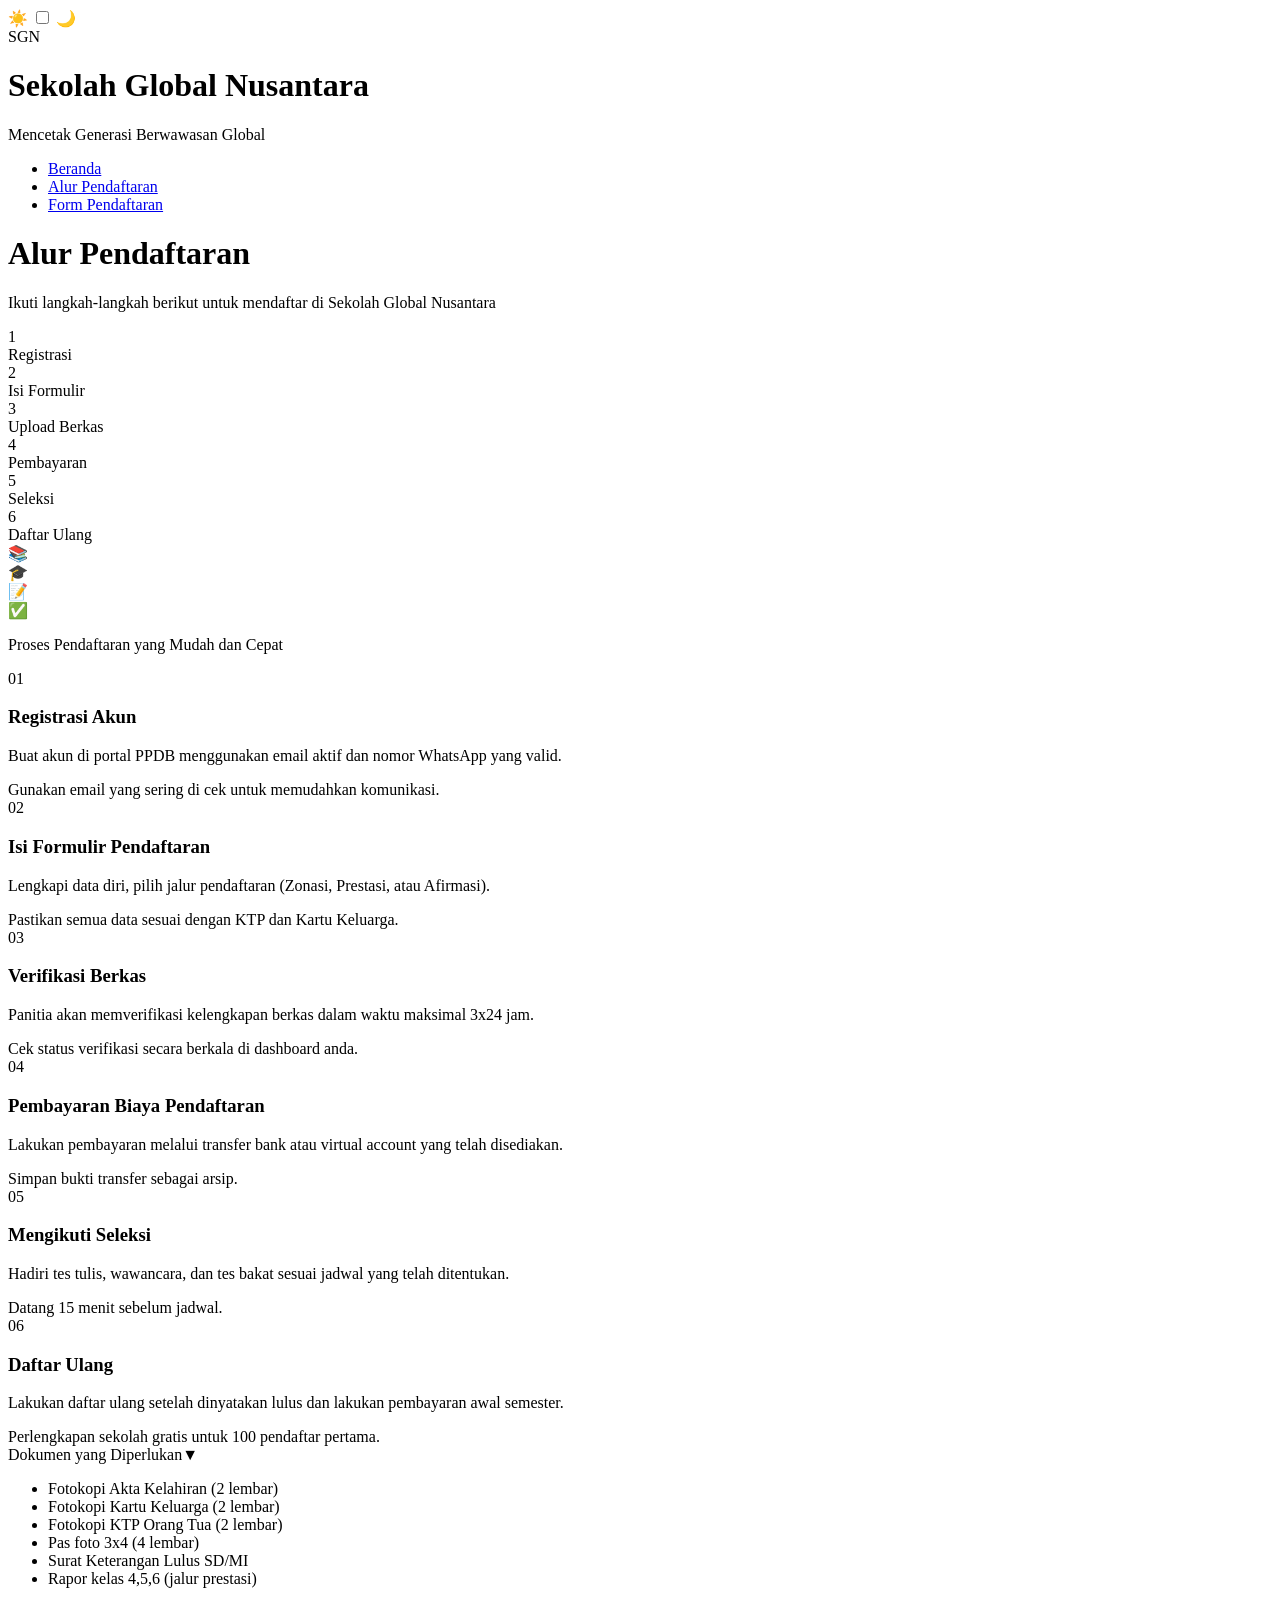
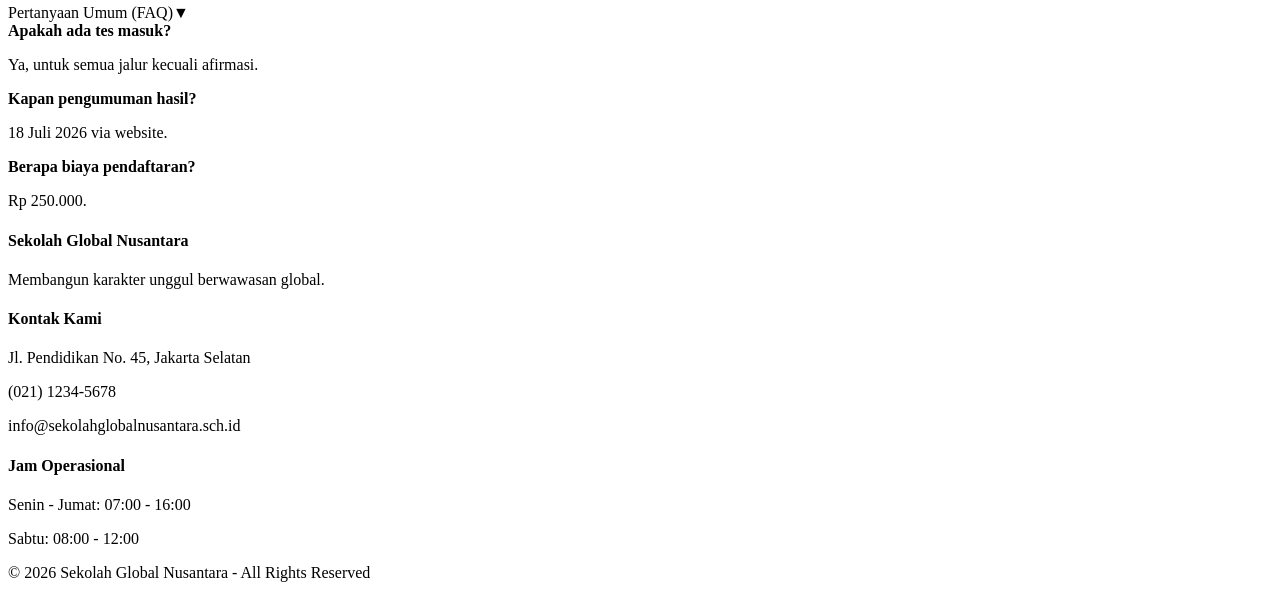
==== alur.html @ 8d8da176 "feat: create alur.html for Sekolah Global Nusantara alurpage" ====
<!DOCTYPE html>
<html lang="id">
  <head>
    <meta charset="UTF-8" />
    <meta name="viewport" content="width=device-width, initial-scale=1.0" />
    <title>Alur Pendaftaran - Sekolah Global Nusantara</title>
    <link rel="stylesheet" href="asset/css/style.css" />
  </head>
  <body>
    <div class="theme-switch-wrapper">
      <span class="theme-icon">☀️</span>
      <label class="theme-switch"
        ><input type="checkbox" id="themeToggle" /><span
          class="slider round"
        ></span
      ></label>
      <span class="theme-icon">🌙</span>
    </div>

    <header>
      <div class="header-container">
        <div class="logo-container">
          <div class="logo-icon">SGN</div>
          <div class="logo-text">
            <h1>Sekolah Global Nusantara</h1>
            <p>Mencetak Generasi Berwawasan Global</p>
          </div>
        </div>
        <nav>
          <ul>
            <li><a href="index.html">Beranda</a></li>
            <li><a href="alur.html" class="active">Alur Pendaftaran</a></li>
            <li><a href="form.html">Form Pendaftaran</a></li>
          </ul>
        </nav>
      </div>
    </header>

    <main>
      <div class="page-header fade-in">
        <h1>Alur Pendaftaran</h1>
        <p>
          Ikuti langkah-langkah berikut untuk mendaftar di Sekolah Global
          Nusantara
        </p>
      </div>

      <div class="timeline-progress fade-in">
        <div class="timeline-step" data-step="1">
          <div class="step-icon">1</div>
          <div class="step-label">Registrasi</div>
        </div>
        <div class="timeline-step" data-step="2">
          <div class="step-icon">2</div>
          <div class="step-label">Isi Formulir</div>
        </div>
        <div class="timeline-step" data-step="3">
          <div class="step-icon">3</div>
          <div class="step-label">Upload Berkas</div>
        </div>
        <div class="timeline-step" data-step="4">
          <div class="step-icon">4</div>
          <div class="step-label">Pembayaran</div>
        </div>
        <div class="timeline-step" data-step="5">
          <div class="step-icon">5</div>
          <div class="step-label">Seleksi</div>
        </div>
        <div class="timeline-step" data-step="6">
          <div class="step-icon">6</div>
          <div class="step-label">Daftar Ulang</div>
        </div>
      </div>

      <div class="alur-container fade-in">
        <div class="illustration-box">
          <div class="illustration-icon">📚</div>
          <div class="illustration-icon">🎓</div>
          <div class="illustration-icon">📝</div>
          <div class="illustration-icon">✅</div>
          <p class="illustration-text">
            Proses Pendaftaran yang Mudah dan Cepat
          </p>
        </div>

        <div class="alur-detail">
          <div class="detail-card" data-step="1">
            <div class="card-number">01</div>
            <div class="card-content">
              <h3>Registrasi Akun</h3>
              <p>
                Buat akun di portal PPDB menggunakan email aktif dan nomor
                WhatsApp yang valid.
              </p>
              <div class="card-tip">
                Gunakan email yang sering di cek untuk memudahkan komunikasi.
              </div>
            </div>
          </div>
          <div class="detail-card" data-step="2">
            <div class="card-number">02</div>
            <div class="card-content">
              <h3>Isi Formulir Pendaftaran</h3>
              <p>
                Lengkapi data diri, pilih jalur pendaftaran (Zonasi, Prestasi,
                atau Afirmasi).
              </p>
              <div class="card-tip">
                Pastikan semua data sesuai dengan KTP dan Kartu Keluarga.
              </div>
            </div>
          </div>
          <div class="detail-card" data-step="3">
            <div class="card-number">03</div>
            <div class="card-content">
              <h3>Verifikasi Berkas</h3>
              <p>
                Panitia akan memverifikasi kelengkapan berkas dalam waktu
                maksimal 3x24 jam.
              </p>
              <div class="card-tip">
                Cek status verifikasi secara berkala di dashboard anda.
              </div>
            </div>
          </div>
          <div class="detail-card" data-step="4">
            <div class="card-number">04</div>
            <div class="card-content">
              <h3>Pembayaran Biaya Pendaftaran</h3>
              <p>
                Lakukan pembayaran melalui transfer bank atau virtual account
                yang telah disediakan.
              </p>
              <div class="card-tip">Simpan bukti transfer sebagai arsip.</div>
            </div>
          </div>
          <div class="detail-card" data-step="5">
            <div class="card-number">05</div>
            <div class="card-content">
              <h3>Mengikuti Seleksi</h3>
              <p>
                Hadiri tes tulis, wawancara, dan tes bakat sesuai jadwal yang
                telah ditentukan.
              </p>
              <div class="card-tip">Datang 15 menit sebelum jadwal.</div>
            </div>
          </div>
          <div class="detail-card" data-step="6">
            <div class="card-number">06</div>
            <div class="card-content">
              <h3>Daftar Ulang</h3>
              <p>
                Lakukan daftar ulang setelah dinyatakan lulus dan lakukan
                pembayaran awal semester.
              </p>
              <div class="card-tip">
                Perlengkapan sekolah gratis untuk 100 pendaftar pertama.
              </div>
            </div>
          </div>
        </div>

        <div class="info-accordion">
          <div class="accordion-item">
            <div class="accordion-header">
              <span>Dokumen yang Diperlukan</span
              ><span class="accordion-arrow">▼</span>
            </div>
            <div class="accordion-content">
              <ul>
                <li>Fotokopi Akta Kelahiran (2 lembar)</li>
                <li>Fotokopi Kartu Keluarga (2 lembar)</li>
                <li>Fotokopi KTP Orang Tua (2 lembar)</li>
                <li>Pas foto 3x4 (4 lembar)</li>
                <li>Surat Keterangan Lulus SD/MI</li>
                <li>Rapor kelas 4,5,6 (jalur prestasi)</li>
              </ul>
            </div>
          </div>
          <div class="accordion-item">
            <div class="accordion-header">
              <span>Pertanyaan Umum (FAQ)</span
              ><span class="accordion-arrow">▼</span>
            </div>
            <div class="accordion-content">
              <div class="faq-item">
                <strong>Apakah ada tes masuk?</strong>
                <p>Ya, untuk semua jalur kecuali afirmasi.</p>
              </div>
              <div class="faq-item">
                <strong>Kapan pengumuman hasil?</strong>
                <p>18 Juli 2026 via website.</p>
              </div>
              <div class="faq-item">
                <strong>Berapa biaya pendaftaran?</strong>
                <p>Rp 250.000.</p>
              </div>
            </div>
          </div>
        </div>
      </div>
    </main>

    <footer>
      <div class="footer-content">
        <div class="footer-section">
          <h4>Sekolah Global Nusantara</h4>
          <p>Membangun karakter unggul berwawasan global.</p>
        </div>
        <div class="footer-section">
          <h4>Kontak Kami</h4>
          <p>Jl. Pendidikan No. 45, Jakarta Selatan</p>
          <p>(021) 1234-5678</p>
          <p>info@sekolahglobalnusantara.sch.id</p>
        </div>
        <div class="footer-section">
          <h4>Jam Operasional</h4>
          <p>Senin - Jumat: 07:00 - 16:00</p>
          <p>Sabtu: 08:00 - 12:00</p>
        </div>
      </div>
      <div class="footer-bottom">
        <p>&copy; 2026 Sekolah Global Nusantara - All Rights Reserved</p>
      </div>
    </footer>

    <div id="toast" class="toast"></div>

    <script src="asset/javascript/script.js"></script>
  </body>
</html>
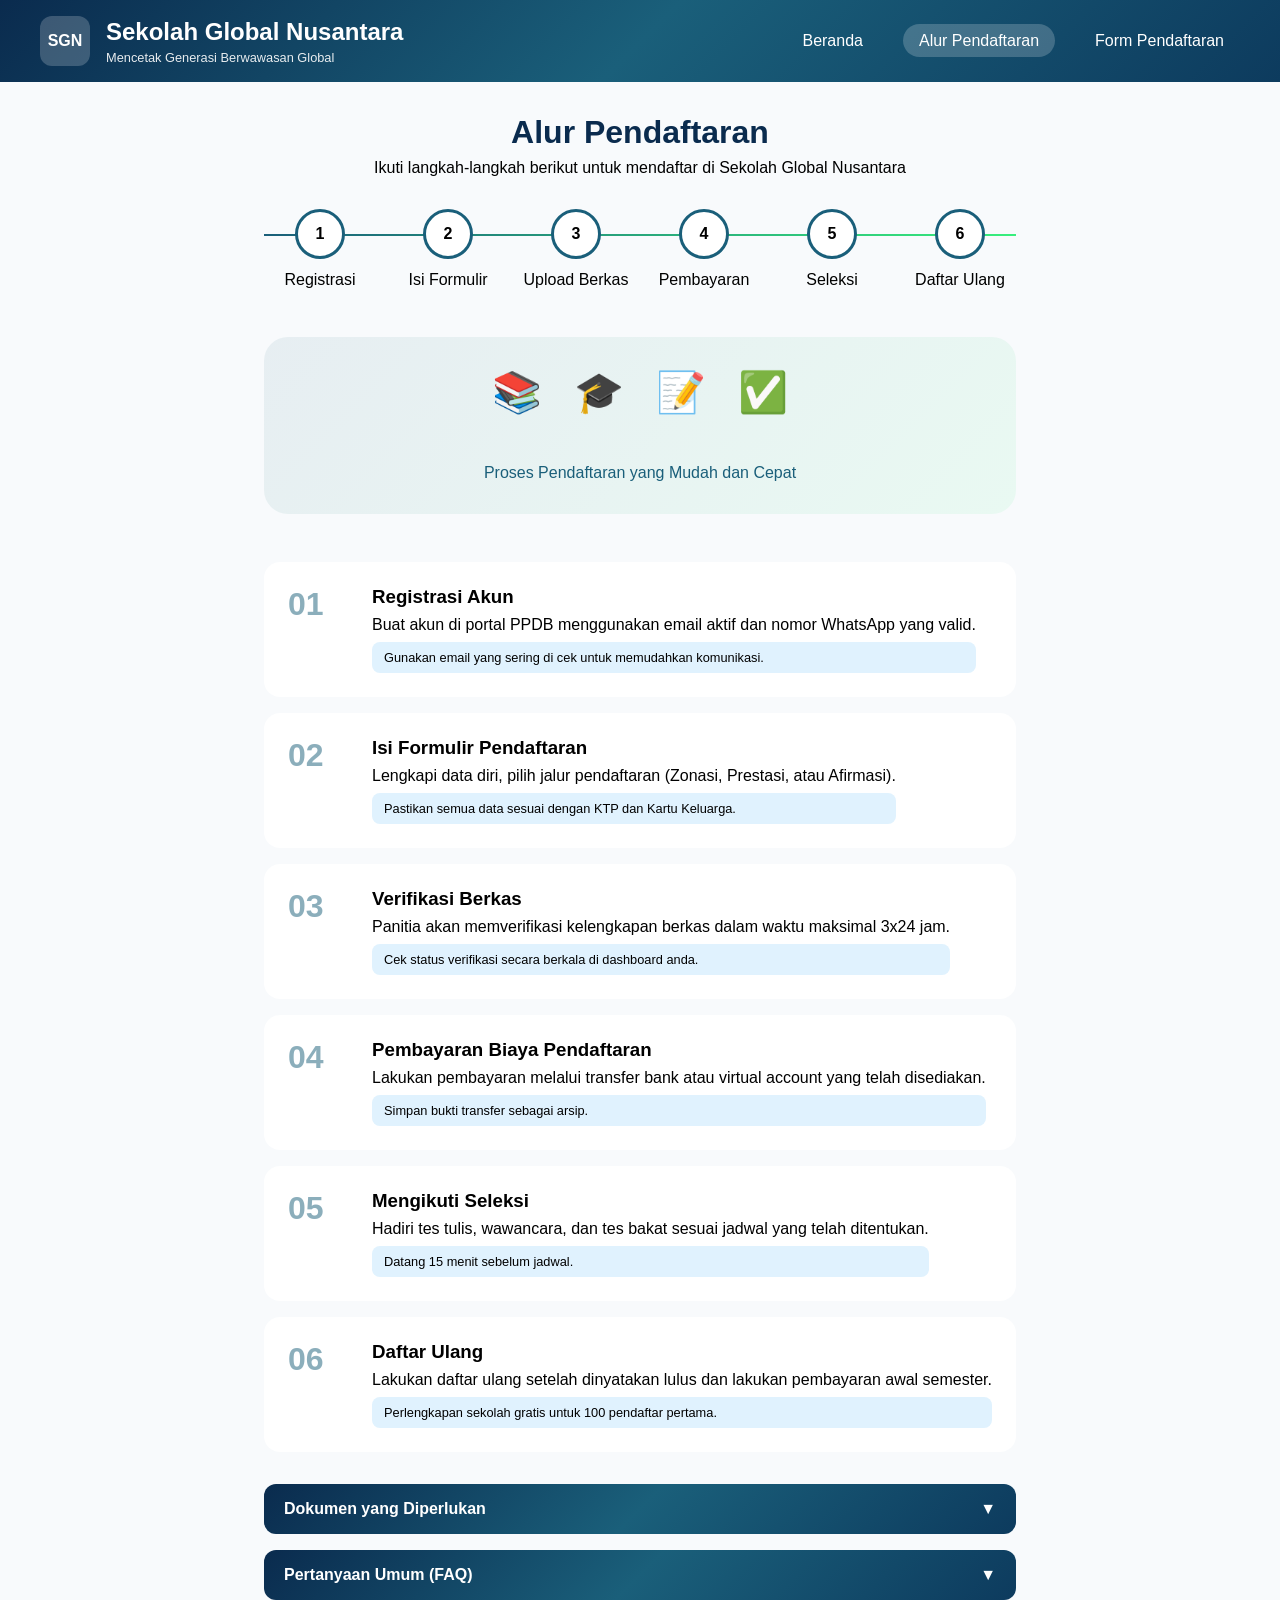
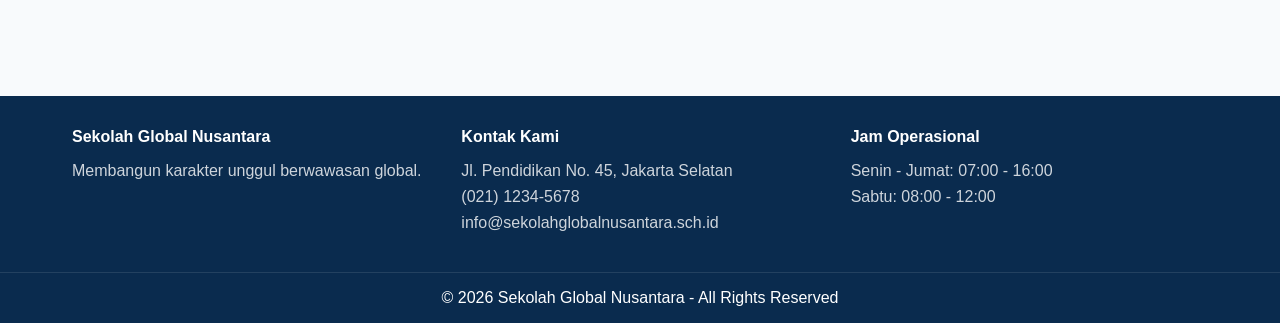
==== commit 69ae3373: "style: clean up registration flow structure" ====
--- a/alur.html
+++ b/alur.html
@@ -7,16 +7,6 @@
     <link rel="stylesheet" href="asset/css/style.css" />
   </head>
   <body>
-    <div class="theme-switch-wrapper">
-      <span class="theme-icon">☀️</span>
-      <label class="theme-switch"
-        ><input type="checkbox" id="themeToggle" /><span
-          class="slider round"
-        ></span
-      ></label>
-      <span class="theme-icon">🌙</span>
-    </div>
-
     <header>
       <div class="header-container">
         <div class="logo-container">
--- a/asset/css/style.css
+++ b/asset/css/style.css
@@ -0,0 +1,320 @@
+/* ========== VARIABLES & RESET ========== */
+:root {
+    --primary-dark: #0a2b4e;
+    --primary: #1a5f7a;
+    --secondary: #38ef7d;
+    --light: #f8fafc;
+    --dark: #1e293b;
+    --gray: #64748b;
+    --danger: #ef4444;
+    --success: #10b981;
+    --shadow-md: 0 4px 6px -1px rgba(0,0,0,0.1);
+    --shadow-lg: 0 10px 15px -3px rgba(0,0,0,0.1);
+    --shadow-xl: 0 20px 25px -5px rgba(0,0,0,0.1);
+}
+
+* { margin: 0; padding: 0; box-sizing: border-box; }
+
+body {
+    font-family: -apple-system, BlinkMacSystemFont, 'Segoe UI', Roboto, sans-serif;
+    background: var(--light);
+    min-height: 100vh;
+    display: flex;
+    flex-direction: column;
+    transition: background 0.3s;
+}
+
+body.dark-mode { background: #0f172a; color: #e2e8f0; }
+
+/* ========== THEME SWITCH ========== */
+.theme-switch-wrapper {
+    position: fixed; top: 20px; right: 20px; z-index: 1000;
+    display: flex; align-items: center; gap: 10px;
+    background: rgba(255,255,255,0.2); backdrop-filter: blur(10px);
+    padding: 8px 16px; border-radius: 50px;
+}
+
+.theme-switch { position: relative; width: 50px; height: 24px; }
+.theme-switch input { opacity: 0; width: 0; height: 0; }
+.slider {
+    position: absolute; cursor: pointer; top: 0; left: 0; right: 0; bottom: 0;
+    background: #ccc; transition: 0.3s; border-radius: 34px;
+}
+.slider:before {
+    position: absolute; content: ""; height: 18px; width: 18px;
+    left: 3px; bottom: 3px; background: white; transition: 0.3s; border-radius: 50%;
+}
+input:checked + .slider { background: var(--primary); }
+input:checked + .slider:before { transform: translateX(26px); }
+
+/* ========== HEADER ========== */
+header {
+    background: linear-gradient(135deg, #0a2b4e, #1a5f7a, #0d3b5e);
+    color: white; padding: 1rem 2rem; position: sticky; top: 0; z-index: 100;
+}
+.header-container {
+    max-width: 1200px; margin: 0 auto;
+    display: flex; justify-content: space-between; align-items: center; flex-wrap: wrap; gap: 1rem;
+}
+.logo-container { display: flex; align-items: center; gap: 1rem; }
+.logo-icon {
+    width: 50px; height: 50px; background: rgba(255,255,255,0.2);
+    border-radius: 12px; display: flex; align-items: center; justify-content: center;
+    font-weight: bold;
+}
+.logo-text h1 { font-size: 1.5rem; margin-bottom: 0.25rem; }
+.logo-text p { font-size: 0.8rem; opacity: 0.9; }
+
+nav ul { list-style: none; display: flex; gap: 1.5rem; flex-wrap: wrap; }
+nav ul li a {
+    color: white; text-decoration: none; font-weight: 500;
+    padding: 0.5rem 1rem; border-radius: 50px; transition: all 0.3s;
+}
+nav ul li a:hover, nav ul li a.active {
+    background: rgba(255,255,255,0.2); transform: translateY(-2px);
+}
+
+/* ========== MAIN ========== */
+main { flex: 1; max-width: 1200px; margin: 2rem auto; padding: 0 2rem; }
+
+/* Animations */
+.fade-in { animation: fadeInUp 0.6s ease-out; }
+@keyframes fadeInUp { from { opacity: 0; transform: translateY(30px); } to { opacity: 1; transform: translateY(0); } }
+
+/* ========== HERO ========== */
+.hero-section {
+    background: linear-gradient(135deg, rgba(10,43,78,0.05), rgba(26,95,122,0.05));
+    border-radius: 24px; padding: 3rem; margin-bottom: 3rem; text-align: center;
+}
+.hero-badge {
+    display: inline-block; background: linear-gradient(135deg, #0a2b4e, #1a5f7a, #0d3b5e);
+    color: white; padding: 0.5rem 1.25rem; border-radius: 50px;
+    font-size: 0.85rem; margin-bottom: 1.5rem;
+}
+.hero-content h2 { font-size: 2.5rem; margin-bottom: 1rem; }
+.highlight { background: linear-gradient(135deg, #1a5f7a, #38ef7d); -webkit-background-clip: text; -webkit-text-fill-color: transparent; }
+.hero-content p { font-size: 1.1rem; color: var(--gray); max-width: 600px; margin: 0 auto 2rem; }
+
+.btn-primary, .btn-secondary {
+    padding: 0.75rem 2rem; border-radius: 50px; text-decoration: none;
+    font-weight: 600; transition: all 0.3s; display: inline-block;
+}
+.btn-primary { background: linear-gradient(135deg, #0a2b4e, #1a5f7a, #0d3b5e); color: white; }
+.btn-primary:hover, .btn-secondary:hover { transform: translateY(-3px); box-shadow: var(--shadow-lg); }
+.btn-secondary { background: transparent; color: var(--primary); border: 2px solid var(--primary); }
+.btn-secondary:hover { background: var(--primary); color: white; }
+
+.hero-stats { display: flex; justify-content: center; gap: 3rem; margin-top: 3rem; flex-wrap: wrap; }
+.stat-card { text-align: center; }
+.stat-number { font-size: 2rem; font-weight: 800; color: var(--primary); }
+.stat-label { font-size: 0.85rem; color: var(--gray); }
+
+/* ========== INFO CARDS ========== */
+.info-cards {
+    display: grid; grid-template-columns: repeat(auto-fit, minmax(280px, 1fr));
+    gap: 1.5rem; margin-bottom: 3rem;
+}
+.info-card {
+    background: white; padding: 1.5rem; border-radius: 16px;
+    text-align: center; transition: all 0.3s; box-shadow: var(--shadow-md);
+}
+body.dark-mode .info-card { background: #1e293b; }
+.info-card:hover { transform: translateY(-5px); box-shadow: var(--shadow-xl); }
+.info-icon { font-size: 2rem; margin-bottom: 1rem; }
+.info-card h3 { margin-bottom: 0.5rem; }
+
+/* ========== TABLE ========== */
+.schedule-section { margin-bottom: 3rem; }
+.section-header { text-align: center; margin-bottom: 2rem; }
+.section-header h2 { font-size: 1.8rem; color: var(--primary-dark); margin-bottom: 0.5rem; }
+.table-wrapper { overflow-x: auto; border-radius: 16px; box-shadow: var(--shadow-lg); }
+.schedule-table { width: 100%; border-collapse: collapse; background: white; }
+body.dark-mode .schedule-table { background: #1e293b; }
+.schedule-table thead { background: linear-gradient(135deg, #0a2b4e, #1a5f7a, #0d3b5e); color: white; }
+.schedule-table th, .schedule-table td { padding: 1rem; text-align: left; border-bottom: 1px solid #e2e8f0; }
+.schedule-table tbody tr:nth-child(even) { background: #f8fafc; }
+body.dark-mode .schedule-table tbody tr:nth-child(even) { background: #0f172a; }
+.schedule-table tbody tr:hover { background: #e0f2fe; }
+.status-badge { display: inline-block; padding: 0.25rem 0.75rem; border-radius: 50px; font-size: 0.75rem; font-weight: 600; }
+.status-badge.active { background: var(--success); color: white; }
+.status-badge.upcoming { background: #f59e0b; color: white; }
+.active-row { border-left: 4px solid var(--success); }
+
+/* ========== TESTIMONIALS ========== */
+.testimonial-grid {
+    display: grid; grid-template-columns: repeat(auto-fit, minmax(300px, 1fr));
+    gap: 1.5rem; margin-bottom: 2rem;
+}
+.testimonial-card {
+    background: white; padding: 1.5rem; border-radius: 16px;
+    transition: all 0.3s; box-shadow: var(--shadow-md);
+}
+body.dark-mode .testimonial-card { background: #1e293b; }
+.testimonial-card:hover { transform: translateY(-5px); }
+.testimonial-rating { color: #fbbf24; margin-bottom: 1rem; }
+.testimonial-author { margin-top: 1rem; padding-top: 1rem; border-top: 1px solid #e2e8f0; }
+.testimonial-author span { display: block; font-size: 0.8rem; color: var(--gray); }
+
+/* ========== ALUR PAGE ========== */
+.page-header { text-align: center; margin-bottom: 2rem; }
+.page-header h1 { font-size: 2rem; color: var(--primary-dark); margin-bottom: 0.5rem; }
+.timeline-progress {
+    display: flex; justify-content: space-between; margin: 2rem 0 3rem;
+    position: relative; flex-wrap: wrap; gap: 1rem;
+}
+.timeline-progress::before {
+    content: ''; position: absolute; top: 25px; left: 0; right: 0;
+    height: 2px; background: linear-gradient(90deg, var(--primary), var(--secondary)); z-index: 0;
+}
+.timeline-step { text-align: center; position: relative; z-index: 1; flex: 1; min-width: 80px; cursor: pointer; }
+.step-icon {
+    width: 50px; height: 50px; background: white; border: 3px solid var(--primary);
+    border-radius: 50%; display: flex; align-items: center; justify-content: center;
+    margin: 0 auto 0.75rem; font-weight: bold; transition: all 0.3s;
+}
+body.dark-mode .step-icon { background: #1e293b; }
+.timeline-step:hover .step-icon { transform: scale(1.1); background: var(--primary); color: white; }
+
+.illustration-box {
+    background: linear-gradient(135deg, rgba(26,95,122,0.08), rgba(56,239,125,0.08));
+    border-radius: 24px; padding: 2rem; display: flex; justify-content: center;
+    gap: 2rem; flex-wrap: wrap; margin-bottom: 3rem;
+}
+.illustration-icon { font-size: 2.5rem; }
+.illustration-text { width: 100%; margin-top: 1rem; font-weight: 500; color: var(--primary); text-align: center; }
+
+.detail-card {
+    display: flex; gap: 1.5rem; background: white; padding: 1.5rem;
+    border-radius: 16px; margin-bottom: 1rem; transition: all 0.3s; cursor: pointer;
+}
+body.dark-mode .detail-card { background: #1e293b; }
+.detail-card:hover { transform: translateX(10px); box-shadow: var(--shadow-lg); }
+.card-number { font-size: 2rem; font-weight: 800; color: var(--primary); opacity: 0.5; min-width: 60px; }
+.card-content h3 { margin-bottom: 0.5rem; }
+.card-tip {
+    margin-top: 0.5rem; padding: 0.5rem 0.75rem; background: #e0f2fe;
+    border-radius: 8px; font-size: 0.8rem;
+}
+body.dark-mode .card-tip { background: #0c4a6e; color: #e2e8f0; }
+
+/* ========== ACCORDION ========== */
+.info-accordion { margin-top: 2rem; }
+.accordion-item { background: white; border-radius: 12px; margin-bottom: 1rem; overflow: hidden; }
+body.dark-mode .accordion-item { background: #1e293b; }
+.accordion-header {
+    padding: 1rem 1.25rem; background: linear-gradient(135deg, #0a2b4e, #1a5f7a, #0d3b5e);
+    color: white; cursor: pointer; display: flex; justify-content: space-between; font-weight: 600;
+}
+.accordion-arrow { transition: transform 0.3s; }
+.accordion-item.active .accordion-arrow { transform: rotate(180deg); }
+.accordion-content {
+    max-height: 0; overflow: hidden; transition: max-height 0.3s ease-out; padding: 0 1.25rem;
+}
+.accordion-item.active .accordion-content { max-height: 500px; padding: 1.25rem; }
+.accordion-content ul { padding-left: 1.5rem; }
+.faq-item { margin-bottom: 1rem; }
+.faq-item strong { color: var(--primary); display: block; margin-bottom: 0.25rem; }
+
+/* ========== MULTI-STEP FORM ========== */
+.form-progress { display: flex; justify-content: center; gap: 2rem; margin-bottom: 2rem; }
+.progress-step { text-align: center; flex: 1; max-width: 120px; }
+.step-circle {
+    width: 40px; height: 40px; background: #cbd5e1; border-radius: 50%;
+    display: flex; align-items: center; justify-content: center; margin: 0 auto 0.5rem;
+    font-weight: bold; transition: all 0.3s;
+}
+.progress-step.active .step-circle { background: var(--primary); color: white; transform: scale(1.1); }
+
+.form-container-modern {
+    background: white; border-radius: 24px; padding: 2rem;
+    box-shadow: var(--shadow-xl); max-width: 800px; margin: 0 auto;
+}
+body.dark-mode .form-container-modern { background: #1e293b; }
+.form-step { display: none; }
+.form-step.active { display: block; animation: fadeIn 0.5s; }
+@keyframes fadeIn { from { opacity: 0; transform: translateX(20px); } to { opacity: 1; transform: translateX(0); } }
+.form-step h3 { margin-bottom: 1.5rem; border-bottom: 2px solid var(--primary); display: inline-block; }
+.form-row { display: grid; grid-template-columns: 1fr 1fr; gap: 1rem; margin-bottom: 0.5rem; }
+.form-group { margin-bottom: 1.25rem; }
+.form-group label { display: block; font-weight: 500; margin-bottom: 0.5rem; }
+.required { color: var(--danger); }
+.form-group input, .form-group select, .form-group textarea {
+    width: 100%; padding: 0.75rem 1rem; border: 2px solid #e2e8f0;
+    border-radius: 12px; font-family: inherit; transition: all 0.3s; font-size: 1rem;
+}
+body.dark-mode .form-group input, body.dark-mode .form-group select, body.dark-mode .form-group textarea {
+    background: #0f172a; border-color: #334155; color: #e2e8f0;
+}
+.form-group input:focus, .form-group select:focus, .form-group textarea:focus {
+    outline: none; border-color: var(--primary); box-shadow: 0 0 0 3px rgba(26,95,122,0.2);
+}
+.input-feedback { font-size: 0.75rem; margin-top: 0.25rem; }
+.input-feedback.error { color: var(--danger); }
+.input-feedback.success { color: var(--success); }
+
+.form-navigation { display: flex; justify-content: space-between; margin-top: 2rem; gap: 1rem; }
+.btn-next, .btn-prev, .btn-submit-modern {
+    padding: 0.75rem 1.5rem; border: none; border-radius: 50px;
+    font-weight: 600; cursor: pointer; transition: all 0.3s; font-size: 1rem;
+}
+.btn-next { background: var(--primary); color: white; }
+.btn-next:hover, .btn-prev:hover { transform: translateY(-2px); box-shadow: var(--shadow-md); }
+.btn-prev { background: #cbd5e1; color: var(--dark); }
+.btn-submit-modern { background: linear-gradient(135deg, #10b981, #059669); color: white; }
+.btn-submit-modern:hover:not(:disabled) { transform: translateY(-3px); box-shadow: var(--shadow-lg); }
+.btn-submit-modern:disabled { opacity: 0.5; cursor: not-allowed; }
+
+.data-preview { background: #f8fafc; border-radius: 16px; padding: 1.5rem; margin-bottom: 1.5rem; }
+body.dark-mode .data-preview { background: #0f172a; }
+.preview-section { margin-bottom: 1rem; }
+.preview-section h4 { margin-bottom: 0.75rem; color: var(--primary); }
+.preview-item { display: flex; padding: 0.5rem 0; border-bottom: 1px solid #e2e8f0; }
+.preview-label { width: 160px; font-weight: 500; }
+
+.checkbox-group { margin: 1.5rem 0; }
+.checkbox-container { display: flex; align-items: center; gap: 10px; cursor: pointer; }
+.checkbox-container input { position: absolute; opacity: 0; }
+.checkmark { width: 20px; height: 20px; background: #e2e8f0; border-radius: 4px; display: inline-block; position: relative; }
+.checkbox-container input:checked ~ .checkmark { background: var(--primary); }
+.checkmark:after { content: ""; position: absolute; display: none; }
+.checkbox-container input:checked ~ .checkmark:after {
+    display: block; left: 7px; top: 3px; width: 5px; height: 10px;
+    border: solid white; border-width: 0 2px 2px 0; transform: rotate(45deg);
+}
+
+/* ========== TOAST ========== */
+.toast {
+    visibility: hidden; min-width: 300px; background: #333; color: white;
+    text-align: center; border-radius: 50px; padding: 12px 24px;
+    position: fixed; bottom: 30px; left: 50%; transform: translateX(-50%);
+    z-index: 1000; opacity: 0; transition: opacity 0.5s;
+}
+.toast.show { visibility: visible; opacity: 1; }
+.toast.success { background: linear-gradient(135deg, #10b981, #059669); }
+.toast.error { background: linear-gradient(135deg, #ef4444, #dc2626); }
+
+/* ========== FOOTER ========== */
+footer { background: var(--primary-dark); color: white; margin-top: 3rem; }
+.footer-content {
+    max-width: 1200px; margin: 0 auto; padding: 2rem;
+    display: grid; grid-template-columns: repeat(auto-fit, minmax(250px, 1fr)); gap: 2rem;
+}
+.footer-section h4 { margin-bottom: 1rem; }
+.footer-section p { margin: 0.5rem 0; opacity: 0.8; }
+.footer-bottom { text-align: center; padding: 1rem; border-top: 1px solid rgba(255,255,255,0.1); }
+
+/* ========== RESPONSIVE ========== */
+@media (max-width: 768px) {
+    .header-container { flex-direction: column; text-align: center; }
+    nav ul { justify-content: center; }
+    .hero-section { padding: 2rem; }
+    .hero-content h2 { font-size: 1.8rem; }
+    .form-row { grid-template-columns: 1fr; }
+    .timeline-progress { flex-direction: column; align-items: center; }
+    .timeline-progress::before { display: none; }
+    .preview-item { flex-direction: column; }
+    .preview-label { width: auto; margin-bottom: 0.25rem; }
+    .detail-card { flex-direction: column; text-align: center; }
+    .card-number { min-width: auto; }
+    main { padding: 0 1rem; }
+}
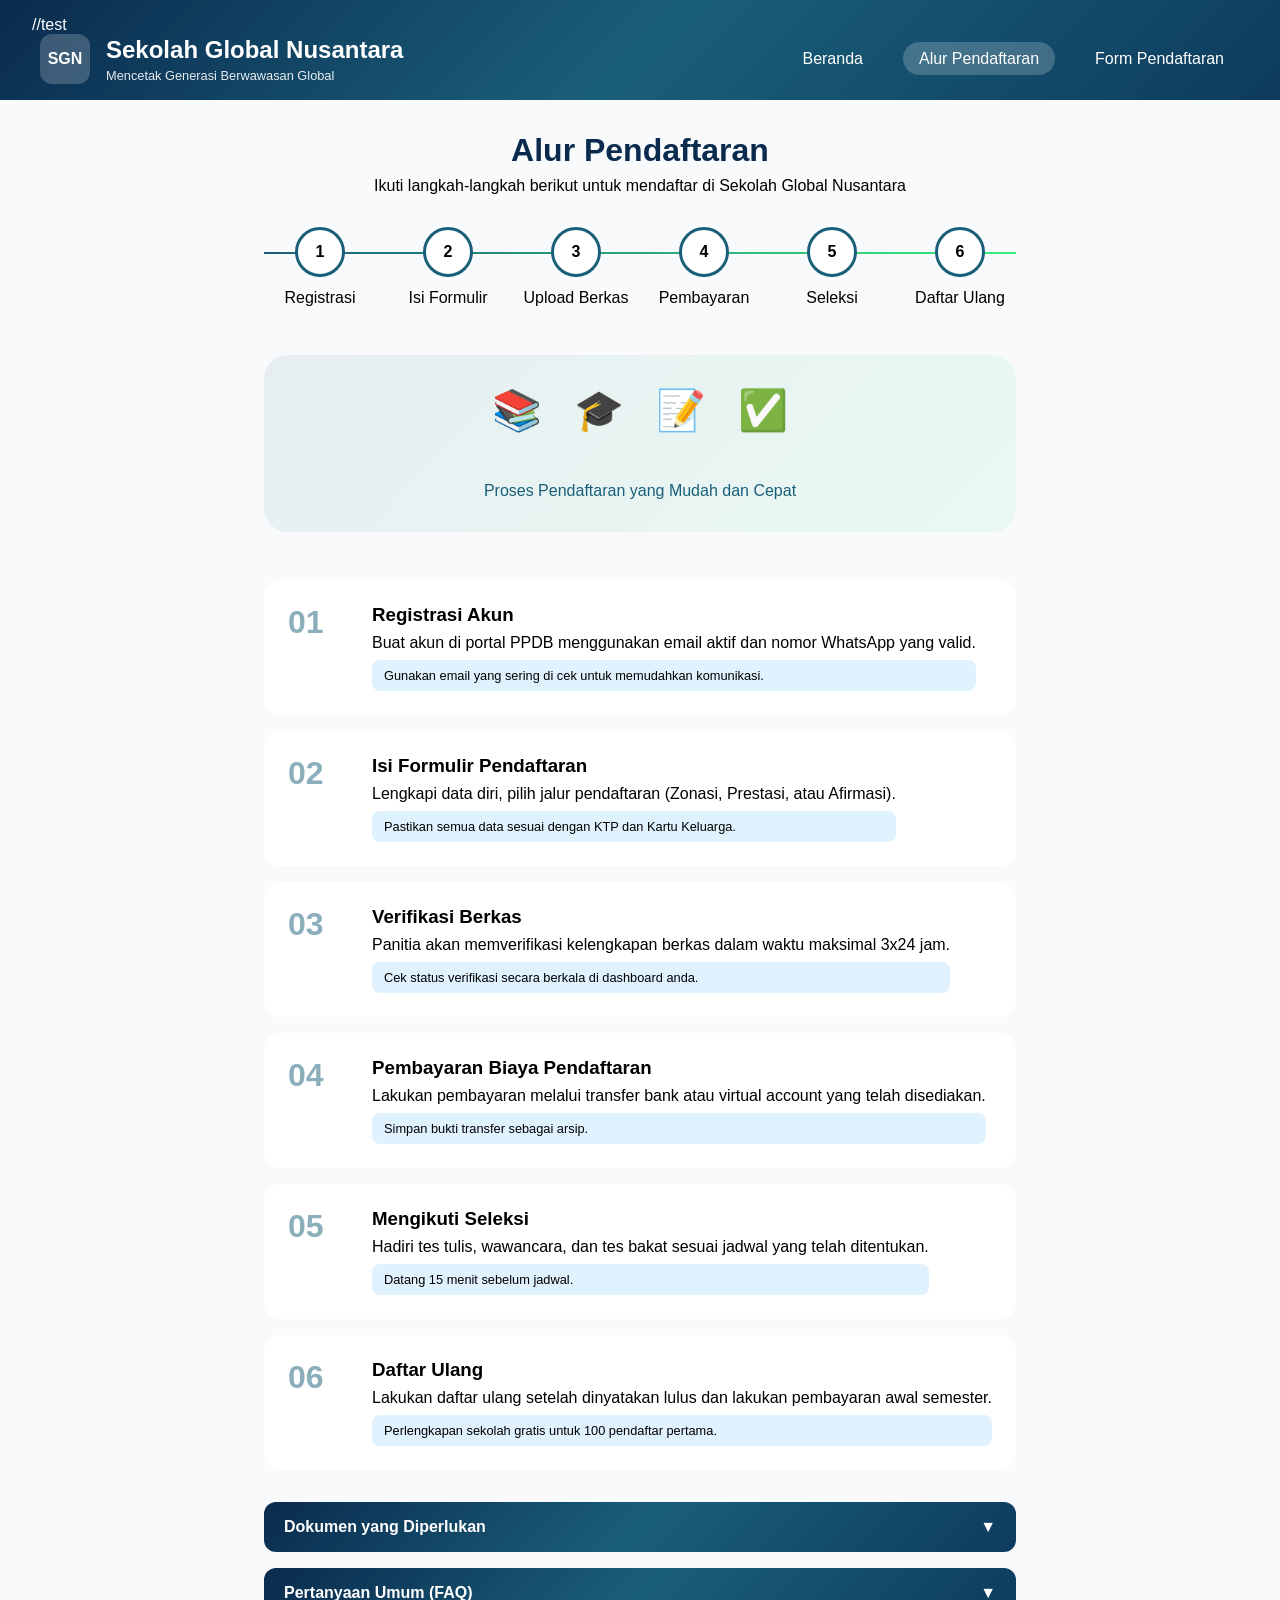
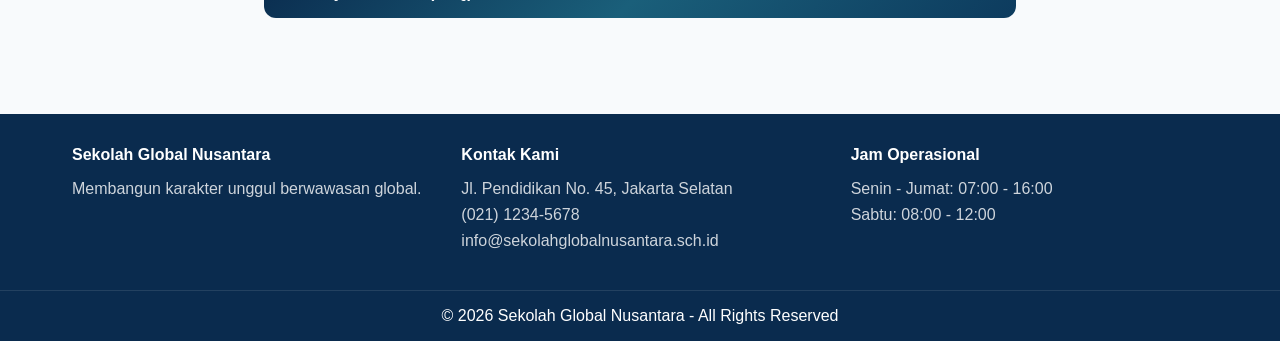
==== commit 0cf14065: "test" ====
--- a/alur.html
+++ b/alur.html
@@ -8,6 +8,7 @@
   </head>
   <body>
     <header>
+      //test
       <div class="header-container">
         <div class="logo-container">
           <div class="logo-icon">SGN</div>
--- a/asset/css/style.css
+++ b/asset/css/style.css
@@ -21,45 +21,36 @@
     min-height: 100vh;
     display: flex;
     flex-direction: column;
-    transition: background 0.3s;
-}
-
-body.dark-mode { background: #0f172a; color: #e2e8f0; }
-
-/* ========== THEME SWITCH ========== */
-.theme-switch-wrapper {
-    position: fixed; top: 20px; right: 20px; z-index: 1000;
-    display: flex; align-items: center; gap: 10px;
-    background: rgba(255,255,255,0.2); backdrop-filter: blur(10px);
-    padding: 8px 16px; border-radius: 50px;
-}
-
-.theme-switch { position: relative; width: 50px; height: 24px; }
-.theme-switch input { opacity: 0; width: 0; height: 0; }
-.slider {
-    position: absolute; cursor: pointer; top: 0; left: 0; right: 0; bottom: 0;
-    background: #ccc; transition: 0.3s; border-radius: 34px;
-}
-.slider:before {
-    position: absolute; content: ""; height: 18px; width: 18px;
-    left: 3px; bottom: 3px; background: white; transition: 0.3s; border-radius: 50%;
-}
-input:checked + .slider { background: var(--primary); }
-input:checked + .slider:before { transform: translateX(26px); }
-
-/* ========== HEADER ========== */
+}
+
+/* ========== HEADER & NAVIGATION ========== */
 header {
     background: linear-gradient(135deg, #0a2b4e, #1a5f7a, #0d3b5e);
-    color: white; padding: 1rem 2rem; position: sticky; top: 0; z-index: 100;
-}
+    color: white;
+    padding: 1rem 2rem;
+    position: sticky;
+    top: 0;
+    z-index: 100;
+}
+
 .header-container {
-    max-width: 1200px; margin: 0 auto;
-    display: flex; justify-content: space-between; align-items: center; flex-wrap: wrap; gap: 1rem;
-}
+    max-width: 1200px;
+    margin: 0 auto;
+    display: flex;
+    justify-content: space-between;
+    align-items: center;
+    flex-wrap: wrap;
+    gap: 1rem;
+}
+
 .logo-container { display: flex; align-items: center; gap: 1rem; }
 .logo-icon {
-    width: 50px; height: 50px; background: rgba(255,255,255,0.2);
-    border-radius: 12px; display: flex; align-items: center; justify-content: center;
+    width: 50px; height: 50px;
+    background: rgba(255,255,255,0.2);
+    border-radius: 12px;
+    display: flex;
+    align-items: center;
+    justify-content: center;
     font-weight: bold;
 }
 .logo-text h1 { font-size: 1.5rem; margin-bottom: 0.25rem; }
@@ -71,17 +62,16 @@
     padding: 0.5rem 1rem; border-radius: 50px; transition: all 0.3s;
 }
 nav ul li a:hover, nav ul li a.active {
-    background: rgba(255,255,255,0.2); transform: translateY(-2px);
-}
-
-/* ========== MAIN ========== */
+    background: rgba(255,255,255,0.2);
+    transform: translateY(-2px);
+}
+
+/* ========== MAIN & ANIMATIONS ========== */
 main { flex: 1; max-width: 1200px; margin: 2rem auto; padding: 0 2rem; }
-
-/* Animations */
 .fade-in { animation: fadeInUp 0.6s ease-out; }
 @keyframes fadeInUp { from { opacity: 0; transform: translateY(30px); } to { opacity: 1; transform: translateY(0); } }
 
-/* ========== HERO ========== */
+/* ========== HERO SECTION ========== */
 .hero-section {
     background: linear-gradient(135deg, rgba(10,43,78,0.05), rgba(26,95,122,0.05));
     border-radius: 24px; padding: 3rem; margin-bottom: 3rem; text-align: center;
@@ -118,46 +108,29 @@
     background: white; padding: 1.5rem; border-radius: 16px;
     text-align: center; transition: all 0.3s; box-shadow: var(--shadow-md);
 }
-body.dark-mode .info-card { background: #1e293b; }
 .info-card:hover { transform: translateY(-5px); box-shadow: var(--shadow-xl); }
-.info-icon { font-size: 2rem; margin-bottom: 1rem; }
 .info-card h3 { margin-bottom: 0.5rem; }
 
 /* ========== TABLE ========== */
 .schedule-section { margin-bottom: 3rem; }
 .section-header { text-align: center; margin-bottom: 2rem; }
 .section-header h2 { font-size: 1.8rem; color: var(--primary-dark); margin-bottom: 0.5rem; }
+.section-header p { color: var(--gray); }
 .table-wrapper { overflow-x: auto; border-radius: 16px; box-shadow: var(--shadow-lg); }
 .schedule-table { width: 100%; border-collapse: collapse; background: white; }
-body.dark-mode .schedule-table { background: #1e293b; }
 .schedule-table thead { background: linear-gradient(135deg, #0a2b4e, #1a5f7a, #0d3b5e); color: white; }
 .schedule-table th, .schedule-table td { padding: 1rem; text-align: left; border-bottom: 1px solid #e2e8f0; }
 .schedule-table tbody tr:nth-child(even) { background: #f8fafc; }
-body.dark-mode .schedule-table tbody tr:nth-child(even) { background: #0f172a; }
 .schedule-table tbody tr:hover { background: #e0f2fe; }
 .status-badge { display: inline-block; padding: 0.25rem 0.75rem; border-radius: 50px; font-size: 0.75rem; font-weight: 600; }
 .status-badge.active { background: var(--success); color: white; }
 .status-badge.upcoming { background: #f59e0b; color: white; }
 .active-row { border-left: 4px solid var(--success); }
 
-/* ========== TESTIMONIALS ========== */
-.testimonial-grid {
-    display: grid; grid-template-columns: repeat(auto-fit, minmax(300px, 1fr));
-    gap: 1.5rem; margin-bottom: 2rem;
-}
-.testimonial-card {
-    background: white; padding: 1.5rem; border-radius: 16px;
-    transition: all 0.3s; box-shadow: var(--shadow-md);
-}
-body.dark-mode .testimonial-card { background: #1e293b; }
-.testimonial-card:hover { transform: translateY(-5px); }
-.testimonial-rating { color: #fbbf24; margin-bottom: 1rem; }
-.testimonial-author { margin-top: 1rem; padding-top: 1rem; border-top: 1px solid #e2e8f0; }
-.testimonial-author span { display: block; font-size: 0.8rem; color: var(--gray); }
-
 /* ========== ALUR PAGE ========== */
 .page-header { text-align: center; margin-bottom: 2rem; }
 .page-header h1 { font-size: 2rem; color: var(--primary-dark); margin-bottom: 0.5rem; }
+
 .timeline-progress {
     display: flex; justify-content: space-between; margin: 2rem 0 3rem;
     position: relative; flex-wrap: wrap; gap: 1rem;
@@ -172,7 +145,6 @@
     border-radius: 50%; display: flex; align-items: center; justify-content: center;
     margin: 0 auto 0.75rem; font-weight: bold; transition: all 0.3s;
 }
-body.dark-mode .step-icon { background: #1e293b; }
 .timeline-step:hover .step-icon { transform: scale(1.1); background: var(--primary); color: white; }
 
 .illustration-box {
@@ -187,29 +159,21 @@
     display: flex; gap: 1.5rem; background: white; padding: 1.5rem;
     border-radius: 16px; margin-bottom: 1rem; transition: all 0.3s; cursor: pointer;
 }
-body.dark-mode .detail-card { background: #1e293b; }
 .detail-card:hover { transform: translateX(10px); box-shadow: var(--shadow-lg); }
 .card-number { font-size: 2rem; font-weight: 800; color: var(--primary); opacity: 0.5; min-width: 60px; }
 .card-content h3 { margin-bottom: 0.5rem; }
-.card-tip {
-    margin-top: 0.5rem; padding: 0.5rem 0.75rem; background: #e0f2fe;
-    border-radius: 8px; font-size: 0.8rem;
-}
-body.dark-mode .card-tip { background: #0c4a6e; color: #e2e8f0; }
+.card-tip { margin-top: 0.5rem; padding: 0.5rem 0.75rem; background: #e0f2fe; border-radius: 8px; font-size: 0.8rem; }
 
 /* ========== ACCORDION ========== */
 .info-accordion { margin-top: 2rem; }
 .accordion-item { background: white; border-radius: 12px; margin-bottom: 1rem; overflow: hidden; }
-body.dark-mode .accordion-item { background: #1e293b; }
 .accordion-header {
     padding: 1rem 1.25rem; background: linear-gradient(135deg, #0a2b4e, #1a5f7a, #0d3b5e);
     color: white; cursor: pointer; display: flex; justify-content: space-between; font-weight: 600;
 }
 .accordion-arrow { transition: transform 0.3s; }
 .accordion-item.active .accordion-arrow { transform: rotate(180deg); }
-.accordion-content {
-    max-height: 0; overflow: hidden; transition: max-height 0.3s ease-out; padding: 0 1.25rem;
-}
+.accordion-content { max-height: 0; overflow: hidden; transition: max-height 0.3s ease-out; padding: 0 1.25rem; }
 .accordion-item.active .accordion-content { max-height: 500px; padding: 1.25rem; }
 .accordion-content ul { padding-left: 1.5rem; }
 .faq-item { margin-bottom: 1rem; }
@@ -229,7 +193,6 @@
     background: white; border-radius: 24px; padding: 2rem;
     box-shadow: var(--shadow-xl); max-width: 800px; margin: 0 auto;
 }
-body.dark-mode .form-container-modern { background: #1e293b; }
 .form-step { display: none; }
 .form-step.active { display: block; animation: fadeIn 0.5s; }
 @keyframes fadeIn { from { opacity: 0; transform: translateX(20px); } to { opacity: 1; transform: translateX(0); } }
@@ -242,9 +205,6 @@
     width: 100%; padding: 0.75rem 1rem; border: 2px solid #e2e8f0;
     border-radius: 12px; font-family: inherit; transition: all 0.3s; font-size: 1rem;
 }
-body.dark-mode .form-group input, body.dark-mode .form-group select, body.dark-mode .form-group textarea {
-    background: #0f172a; border-color: #334155; color: #e2e8f0;
-}
 .form-group input:focus, .form-group select:focus, .form-group textarea:focus {
     outline: none; border-color: var(--primary); box-shadow: 0 0 0 3px rgba(26,95,122,0.2);
 }
@@ -265,7 +225,6 @@
 .btn-submit-modern:disabled { opacity: 0.5; cursor: not-allowed; }
 
 .data-preview { background: #f8fafc; border-radius: 16px; padding: 1.5rem; margin-bottom: 1.5rem; }
-body.dark-mode .data-preview { background: #0f172a; }
 .preview-section { margin-bottom: 1rem; }
 .preview-section h4 { margin-bottom: 0.75rem; color: var(--primary); }
 .preview-item { display: flex; padding: 0.5rem 0; border-bottom: 1px solid #e2e8f0; }
@@ -282,6 +241,66 @@
     border: solid white; border-width: 0 2px 2px 0; transform: rotate(45deg);
 }
 
+/* ========== MARQUEE TESTIMONI ========== */
+.testimonial-marquee { margin: 3rem 0; overflow: hidden; position: relative; }
+.testimonial-marquee::before, .testimonial-marquee::after {
+    content: ""; position: absolute; top: 0; width: 80px; height: 100%;
+    z-index: 2; pointer-events: none;
+}
+.testimonial-marquee::before { left: 0; background: linear-gradient(to right, var(--light), transparent); }
+.testimonial-marquee::after { right: 0; background: linear-gradient(to left, var(--light), transparent); }
+.marquee-track { width: 100%; overflow: hidden; background: linear-gradient(135deg, rgba(26,95,122,0.05), rgba(56,239,125,0.05)); border-radius: 16px; padding: 1.5rem 0; }
+.marquee-list { display: flex; gap: 1.5rem; width: max-content; animation: slideInfinite 30s linear infinite; }
+.marquee-list:hover { animation-play-state: paused; }
+@keyframes slideInfinite { 0% { transform: translateX(0); } 100% { transform: translateX(-50%); } }
+
+.testimonial-card-marquee {
+    width: 320px; background: white; padding: 1.5rem; border-radius: 16px;
+    box-shadow: var(--shadow-md); transition: all 0.3s ease; flex-shrink: 0; position: relative;
+}
+.testimonial-card-marquee:hover { transform: translateY(-6px) scale(1.02); box-shadow: var(--shadow-xl); }
+.testimonial-card-marquee::before { content: "“"; font-size: 3rem; position: absolute; top: 10px; right: 15px; color: rgba(26,95,122,0.1); font-family: serif; pointer-events: none; }
+.testimonial-card-marquee .rating { color: #fbbf24; margin-bottom: 0.75rem; font-size: 0.9rem; letter-spacing: 3px; }
+.testimonial-card-marquee p { font-size: 0.9rem; line-height: 1.6; color: #334155; margin-bottom: 1rem; font-style: italic; }
+.testimonial-card-marquee .author { display: flex; align-items: center; gap: 0.75rem; margin-top: 0.75rem; padding-top: 0.75rem; border-top: 1px solid #e2e8f0; }
+.testimonial-card-marquee .avatar { width: 40px; height: 40px; background: linear-gradient(135deg, #1a5f7a, #38ef7d); border-radius: 50%; display: flex; align-items: center; justify-content: center; color: white; font-weight: bold; font-size: 0.85rem; flex-shrink: 0; }
+.testimonial-card-marquee .author-info { flex: 1; }
+.testimonial-card-marquee .author-info strong { display: block; font-size: 0.85rem; color: #1e293b; margin-bottom: 0.25rem; }
+.testimonial-card-marquee .author-info span { font-size: 0.7rem; color: #94a3b8; }
+
+/* ========== MODAL SYARAT ========== */
+.modal { display: none; position: fixed; z-index: 1000; left: 0; top: 0; width: 100%; height: 100%; background-color: rgba(0,0,0,0.5); backdrop-filter: blur(3px); }
+.modal.show { display: flex; align-items: center; justify-content: center; }
+.modal-content { background: white; border-radius: 20px; width: 90%; max-width: 550px; max-height: 85vh; overflow: hidden; box-shadow: var(--shadow-xl); animation: modalFadeIn 0.3s ease; }
+@keyframes modalFadeIn { from { opacity: 0; transform: translateY(-30px); } to { opacity: 1; transform: translateY(0); } }
+.modal-header { display: flex; justify-content: space-between; align-items: center; padding: 1rem 1.5rem; background: linear-gradient(135deg, #0a2b4e, #1a5f7a); color: white; }
+.modal-header h3 { margin: 0; font-size: 1.2rem; }
+.modal-close { font-size: 1.8rem; cursor: pointer; transition: all 0.2s; line-height: 1; }
+.modal-close:hover { transform: scale(1.2); }
+.modal-body { padding: 1.5rem; max-height: 60vh; overflow-y: auto; }
+.modal-body p { margin: 1rem 0 0.5rem 0; font-weight: 600; color: var(--primary-dark); }
+.modal-body ul { margin: 0 0 1rem 1.5rem; color: var(--gray); }
+.modal-body li { margin: 0.25rem 0; }
+.modal-checkbox { margin-top: 1.5rem; padding-top: 1rem; border-top: 1px solid #e2e8f0; }
+.modal-footer { display: flex; justify-content: flex-end; gap: 1rem; padding: 1rem 1.5rem; background: #f8fafc; border-top: 1px solid #e2e8f0; }
+.btn-modal-cancel, .btn-modal-confirm { padding: 0.6rem 1.5rem; border: none; border-radius: 50px; font-weight: 600; cursor: pointer; transition: all 0.3s; }
+.btn-modal-cancel { background: #e2e8f0; color: var(--dark); }
+.btn-modal-cancel:hover { background: #cbd5e1; }
+.btn-modal-confirm { background: linear-gradient(135deg, #10b981, #059669); color: white; }
+.btn-modal-confirm:hover:not(:disabled) { transform: translateY(-2px); box-shadow: var(--shadow-md); }
+.btn-modal-confirm:disabled { opacity: 0.5; cursor: not-allowed; }
+
+/* ========== BACK TO TOP ========== */
+.back-to-top {
+    position: fixed; bottom: 30px; right: 30px; width: 50px; height: 50px;
+    background: linear-gradient(135deg, #0a2b4e, #1a5f7a); color: white; border: none;
+    border-radius: 50%; font-size: 1.8rem; cursor: pointer; opacity: 0; visibility: hidden;
+    transition: all 0.3s ease; box-shadow: var(--shadow-lg); z-index: 99;
+    display: flex; align-items: center; justify-content: center;
+}
+.back-to-top.show { opacity: 1; visibility: visible; }
+.back-to-top:hover { transform: translateY(-5px); background: linear-gradient(135deg, #1a5f7a, #0d3b5e); }
+
 /* ========== TOAST ========== */
 .toast {
     visibility: hidden; min-width: 300px; background: #333; color: white;
@@ -295,15 +314,12 @@
 
 /* ========== FOOTER ========== */
 footer { background: var(--primary-dark); color: white; margin-top: 3rem; }
-.footer-content {
-    max-width: 1200px; margin: 0 auto; padding: 2rem;
-    display: grid; grid-template-columns: repeat(auto-fit, minmax(250px, 1fr)); gap: 2rem;
-}
+.footer-content { max-width: 1200px; margin: 0 auto; padding: 2rem; display: grid; grid-template-columns: repeat(auto-fit, minmax(250px, 1fr)); gap: 2rem; }
 .footer-section h4 { margin-bottom: 1rem; }
 .footer-section p { margin: 0.5rem 0; opacity: 0.8; }
 .footer-bottom { text-align: center; padding: 1rem; border-top: 1px solid rgba(255,255,255,0.1); }
 
-/* ========== RESPONSIVE ========== */
+/* ========== RESPONSIVE (GABUNGAN) ========== */
 @media (max-width: 768px) {
     .header-container { flex-direction: column; text-align: center; }
     nav ul { justify-content: center; }
@@ -317,4 +333,17 @@
     .detail-card { flex-direction: column; text-align: center; }
     .card-number { min-width: auto; }
     main { padding: 0 1rem; }
+    
+    /* Marquee responsive */
+    .testimonial-marquee::before, .testimonial-marquee::after { width: 40px; }
+    .testimonial-card-marquee { width: 280px; padding: 1.25rem; }
+    .testimonial-card-marquee .avatar { width: 35px; height: 35px; font-size: 0.75rem; }
+    .marquee-list { gap: 1rem; animation-duration: 20s; }
+    
+    /* Modal & Back to Top responsive */
+    .modal-content { width: 95%; }
+    .modal-body { padding: 1rem; font-size: 0.85rem; }
+    .modal-footer { padding: 0.75rem 1rem; }
+    .btn-modal-cancel, .btn-modal-confirm { padding: 0.5rem 1.2rem; }
+    .back-to-top { bottom: 20px; right: 20px; width: 45px; height: 45px; font-size: 1.5rem; }
 }
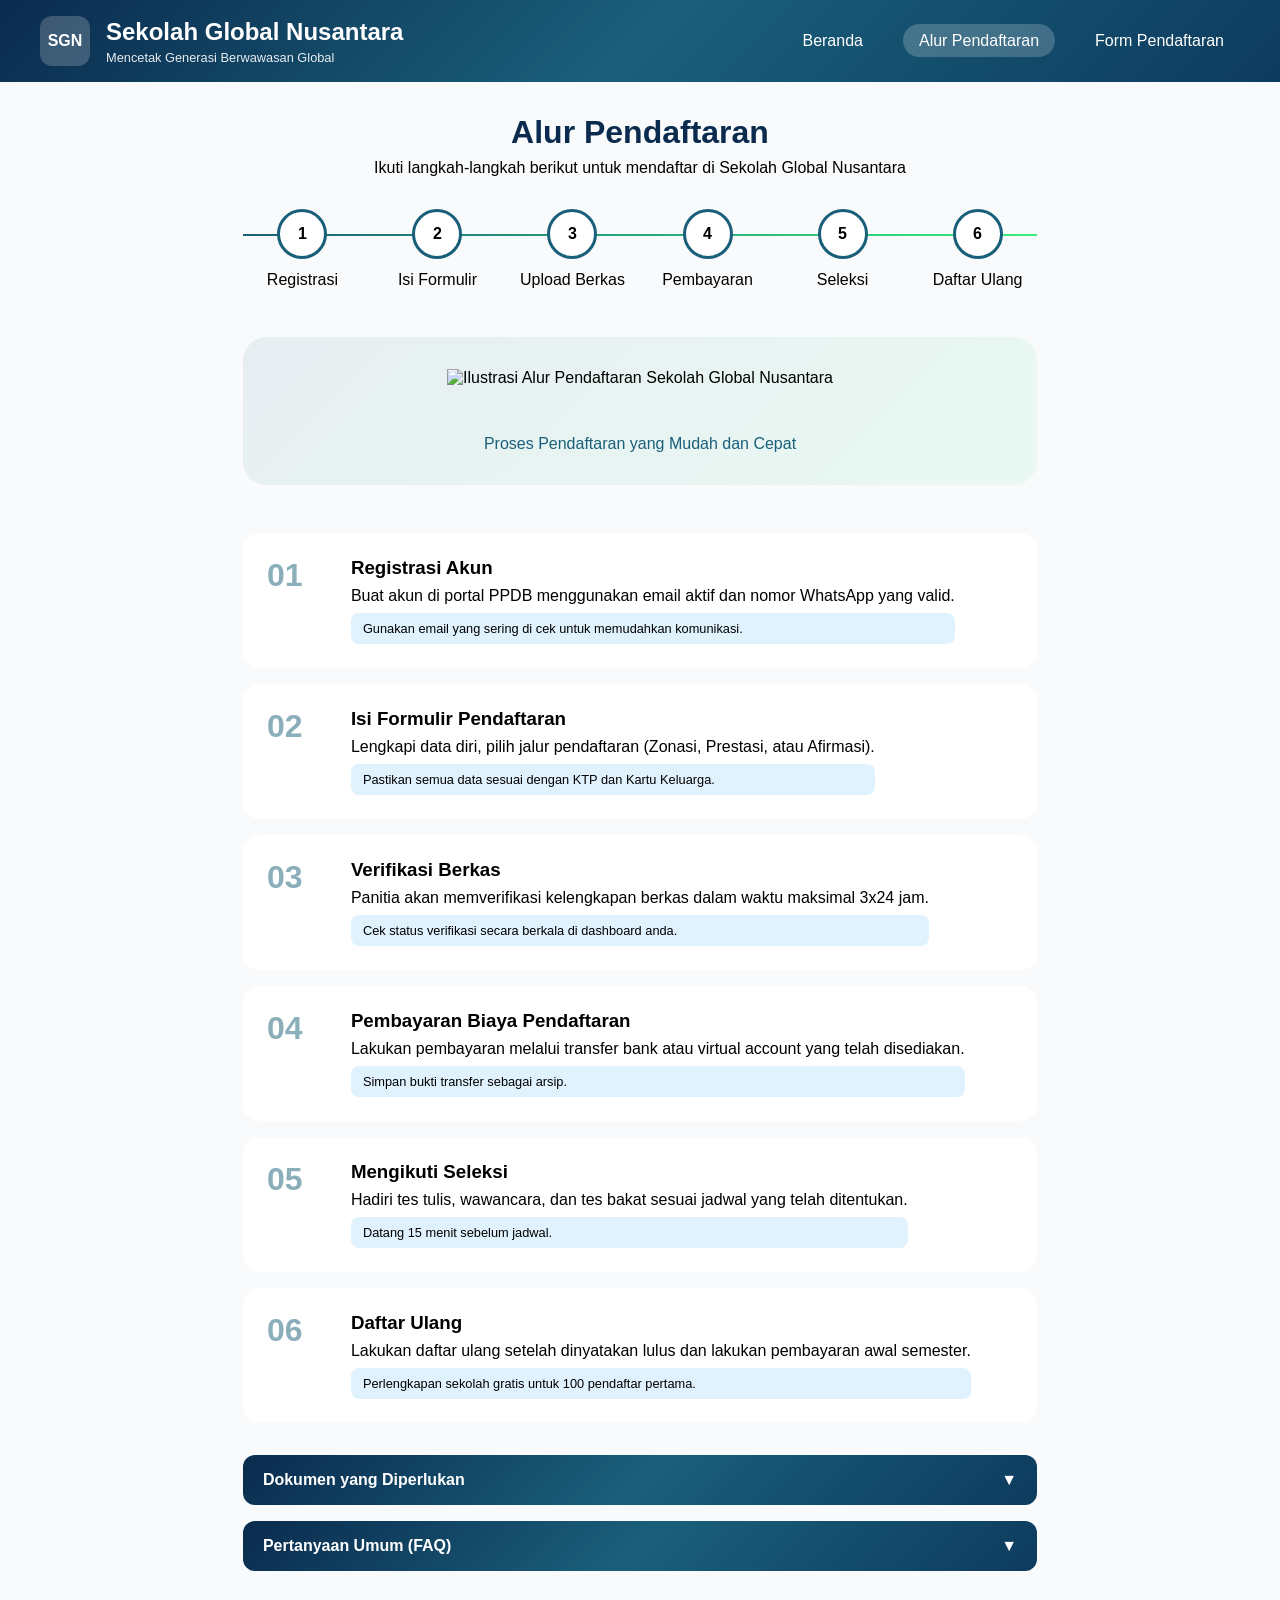
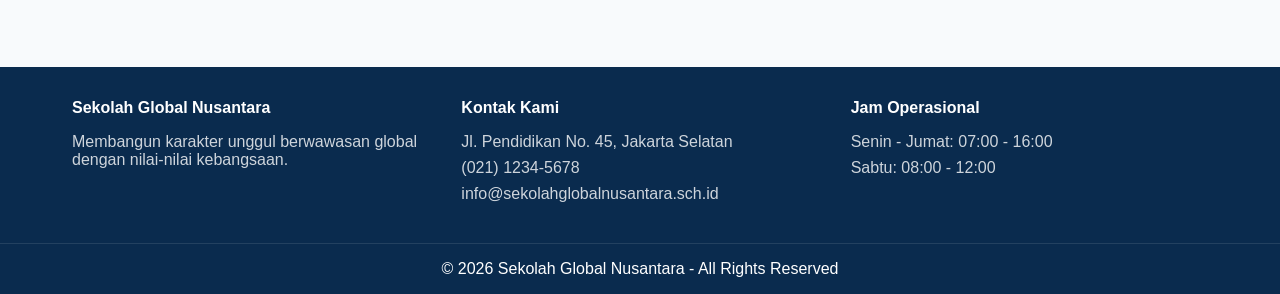
==== commit 67e151d6: "arefactor: replace container layout with illustrative box images" ====
--- a/alur.html
+++ b/alur.html
@@ -8,7 +8,6 @@
   </head>
   <body>
     <header>
-      //test
       <div class="header-container">
         <div class="logo-container">
           <div class="logo-icon">SGN</div>
@@ -36,6 +35,7 @@
         </p>
       </div>
 
+      <!-- TIMELINE PROGRESS -->
       <div class="timeline-progress fade-in">
         <div class="timeline-step" data-step="1">
           <div class="step-icon">1</div>
@@ -63,129 +63,128 @@
         </div>
       </div>
 
-      <div class="alur-container fade-in">
-        <div class="illustration-box">
-          <div class="illustration-icon">📚</div>
-          <div class="illustration-icon">🎓</div>
-          <div class="illustration-icon">📝</div>
-          <div class="illustration-icon">✅</div>
-          <p class="illustration-text">
-            Proses Pendaftaran yang Mudah dan Cepat
-          </p>
-        </div>
-
-        <div class="alur-detail">
-          <div class="detail-card" data-step="1">
-            <div class="card-number">01</div>
-            <div class="card-content">
-              <h3>Registrasi Akun</h3>
-              <p>
-                Buat akun di portal PPDB menggunakan email aktif dan nomor
-                WhatsApp yang valid.
-              </p>
-              <div class="card-tip">
-                Gunakan email yang sering di cek untuk memudahkan komunikasi.
-              </div>
-            </div>
-          </div>
-          <div class="detail-card" data-step="2">
-            <div class="card-number">02</div>
-            <div class="card-content">
-              <h3>Isi Formulir Pendaftaran</h3>
-              <p>
-                Lengkapi data diri, pilih jalur pendaftaran (Zonasi, Prestasi,
-                atau Afirmasi).
-              </p>
-              <div class="card-tip">
-                Pastikan semua data sesuai dengan KTP dan Kartu Keluarga.
-              </div>
-            </div>
-          </div>
-          <div class="detail-card" data-step="3">
-            <div class="card-number">03</div>
-            <div class="card-content">
-              <h3>Verifikasi Berkas</h3>
-              <p>
-                Panitia akan memverifikasi kelengkapan berkas dalam waktu
-                maksimal 3x24 jam.
-              </p>
-              <div class="card-tip">
-                Cek status verifikasi secara berkala di dashboard anda.
-              </div>
-            </div>
-          </div>
-          <div class="detail-card" data-step="4">
-            <div class="card-number">04</div>
-            <div class="card-content">
-              <h3>Pembayaran Biaya Pendaftaran</h3>
-              <p>
-                Lakukan pembayaran melalui transfer bank atau virtual account
-                yang telah disediakan.
-              </p>
-              <div class="card-tip">Simpan bukti transfer sebagai arsip.</div>
-            </div>
-          </div>
-          <div class="detail-card" data-step="5">
-            <div class="card-number">05</div>
-            <div class="card-content">
-              <h3>Mengikuti Seleksi</h3>
-              <p>
-                Hadiri tes tulis, wawancara, dan tes bakat sesuai jadwal yang
-                telah ditentukan.
-              </p>
-              <div class="card-tip">Datang 15 menit sebelum jadwal.</div>
-            </div>
-          </div>
-          <div class="detail-card" data-step="6">
-            <div class="card-number">06</div>
-            <div class="card-content">
-              <h3>Daftar Ulang</h3>
-              <p>
-                Lakukan daftar ulang setelah dinyatakan lulus dan lakukan
-                pembayaran awal semester.
-              </p>
-              <div class="card-tip">
-                Perlengkapan sekolah gratis untuk 100 pendaftar pertama.
-              </div>
-            </div>
-          </div>
-        </div>
-
-        <div class="info-accordion">
-          <div class="accordion-item">
-            <div class="accordion-header">
-              <span>Dokumen yang Diperlukan</span
-              ><span class="accordion-arrow">▼</span>
-            </div>
-            <div class="accordion-content">
-              <ul>
-                <li>Fotokopi Akta Kelahiran (2 lembar)</li>
-                <li>Fotokopi Kartu Keluarga (2 lembar)</li>
-                <li>Fotokopi KTP Orang Tua (2 lembar)</li>
-                <li>Pas foto 3x4 (4 lembar)</li>
-                <li>Surat Keterangan Lulus SD/MI</li>
-                <li>Rapor kelas 4,5,6 (jalur prestasi)</li>
-              </ul>
-            </div>
-          </div>
-          <div class="accordion-item">
-            <div class="accordion-header">
-              <span>Pertanyaan Umum (FAQ)</span
-              ><span class="accordion-arrow">▼</span>
-            </div>
-            <div class="accordion-content">
-              <div class="faq-item">
-                <strong>Apakah ada tes masuk?</strong>
-                <p>Ya, untuk semua jalur kecuali afirmasi.</p>
-              </div>
-              <div class="faq-item">
-                <strong>Kapan pengumuman hasil?</strong>
-                <p>18 Juli 2026 via website.</p>
-              </div>
-              <div class="faq-item">
-                <strong>Berapa biaya pendaftaran?</strong>
-                <p>Rp 250.000.</p>
-              </div>
+      <!-- GAMBAR ILUSTRASI (WAJIB dari asset/img/) -->
+      <div class="illustration-box fade-in">
+        <img
+          src="asset/img/logo.png"
+          alt="Ilustrasi Alur Pendaftaran Sekolah Global Nusantara"
+        />
+        <p class="illustration-text">Proses Pendaftaran yang Mudah dan Cepat</p>
+      </div>
+
+      <!-- DETAIL CARD ALUR -->
+      <div class="alur-detail fade-in">
+        <div class="detail-card" data-step="1">
+          <div class="card-number">01</div>
+          <div class="card-content">
+            <h3>Registrasi Akun</h3>
+            <p>
+              Buat akun di portal PPDB menggunakan email aktif dan nomor
+              WhatsApp yang valid.
+            </p>
+            <div class="card-tip">
+              Gunakan email yang sering di cek untuk memudahkan komunikasi.
+            </div>
+          </div>
+        </div>
+        <div class="detail-card" data-step="2">
+          <div class="card-number">02</div>
+          <div class="card-content">
+            <h3>Isi Formulir Pendaftaran</h3>
+            <p>
+              Lengkapi data diri, pilih jalur pendaftaran (Zonasi, Prestasi,
+              atau Afirmasi).
+            </p>
+            <div class="card-tip">
+              Pastikan semua data sesuai dengan KTP dan Kartu Keluarga.
+            </div>
+          </div>
+        </div>
+        <div class="detail-card" data-step="3">
+          <div class="card-number">03</div>
+          <div class="card-content">
+            <h3>Verifikasi Berkas</h3>
+            <p>
+              Panitia akan memverifikasi kelengkapan berkas dalam waktu maksimal
+              3x24 jam.
+            </p>
+            <div class="card-tip">
+              Cek status verifikasi secara berkala di dashboard anda.
+            </div>
+          </div>
+        </div>
+        <div class="detail-card" data-step="4">
+          <div class="card-number">04</div>
+          <div class="card-content">
+            <h3>Pembayaran Biaya Pendaftaran</h3>
+            <p>
+              Lakukan pembayaran melalui transfer bank atau virtual account yang
+              telah disediakan.
+            </p>
+            <div class="card-tip">Simpan bukti transfer sebagai arsip.</div>
+          </div>
+        </div>
+        <div class="detail-card" data-step="5">
+          <div class="card-number">05</div>
+          <div class="card-content">
+            <h3>Mengikuti Seleksi</h3>
+            <p>
+              Hadiri tes tulis, wawancara, dan tes bakat sesuai jadwal yang
+              telah ditentukan.
+            </p>
+            <div class="card-tip">Datang 15 menit sebelum jadwal.</div>
+          </div>
+        </div>
+        <div class="detail-card" data-step="6">
+          <div class="card-number">06</div>
+          <div class="card-content">
+            <h3>Daftar Ulang</h3>
+            <p>
+              Lakukan daftar ulang setelah dinyatakan lulus dan lakukan
+              pembayaran awal semester.
+            </p>
+            <div class="card-tip">
+              Perlengkapan sekolah gratis untuk 100 pendaftar pertama.
+            </div>
+          </div>
+        </div>
+      </div>
+
+      <!-- ACCORDION FAQ & DOKUMEN -->
+      <div class="info-accordion fade-in">
+        <div class="accordion-item">
+          <div class="accordion-header">
+            <span>Dokumen yang Diperlukan</span>
+            <span class="accordion-arrow">▼</span>
+          </div>
+          <div class="accordion-content">
+            <ul>
+              <li>Fotokopi Akta Kelahiran (2 lembar)</li>
+              <li>Fotokopi Kartu Keluarga (2 lembar)</li>
+              <li>Fotokopi KTP Orang Tua (2 lembar)</li>
+              <li>Pas foto 3x4 (4 lembar)</li>
+              <li>Surat Keterangan Lulus SD/MI</li>
+              <li>Rapor kelas 4,5,6 (jalur prestasi)</li>
+            </ul>
+          </div>
+        </div>
+        <div class="accordion-item">
+          <div class="accordion-header">
+            <span>Pertanyaan Umum (FAQ)</span>
+            <span class="accordion-arrow">▼</span>
+          </div>
+          <div class="accordion-content">
+            <div class="faq-item">
+              <strong>Apakah ada tes masuk?</strong>
+              <p>Ya, untuk semua jalur kecuali afirmasi.</p>
+            </div>
+            <div class="faq-item">
+              <strong>Kapan pengumuman hasil?</strong>
+              <p>18 Juli 2026 via website.</p>
+            </div>
+            <div class="faq-item">
+              <strong>Berapa biaya pendaftaran?</strong>
+              <p>Rp 250.000.</p>
             </div>
           </div>
         </div>
@@ -196,7 +195,10 @@
       <div class="footer-content">
         <div class="footer-section">
           <h4>Sekolah Global Nusantara</h4>
-          <p>Membangun karakter unggul berwawasan global.</p>
+          <p>
+            Membangun karakter unggul berwawasan global dengan nilai-nilai
+            kebangsaan.
+          </p>
         </div>
         <div class="footer-section">
           <h4>Kontak Kami</h4>
@@ -216,6 +218,9 @@
     </footer>
 
     <div id="toast" class="toast"></div>
+    <button id="backToTop" class="back-to-top" title="Kembali ke atas">
+      ↑
+    </button>
 
     <script src="asset/javascript/script.js"></script>
   </body>
--- a/asset/css/style.css
+++ b/asset/css/style.css
@@ -301,6 +301,34 @@
 .back-to-top.show { opacity: 1; visibility: visible; }
 .back-to-top:hover { transform: translateY(-5px); background: linear-gradient(135deg, #1a5f7a, #0d3b5e); }
 
+/* ========== PREVIEW UPLOAD BERKAS ========== */
+.preview-container { margin-top: 0.5rem; display: none; }
+.preview-container img { max-width: 150px; max-height: 150px; border-radius: 8px; border: 1px solid #e2e8f0; padding: 0.25rem; }
+.preview-container.show { display: block; }
+.form-hint { font-size: 0.7rem; color: var(--gray); margin-top: 0.25rem; display: block; }
+
+/* ========== PRINT BUTTON ========== */
+.print-btn {
+    background: linear-gradient(135deg, #0a2b4e, #1a5f7a);
+    color: white; border: none; border-radius: 50px;
+    padding: 0.5rem 1rem; cursor: pointer; font-weight: 600;
+    margin-left: 1rem; transition: all 0.3s;
+}
+.print-btn:hover { transform: translateY(-2px); box-shadow: var(--shadow-md); }
+
+/* ========== PRINT STYLE ========== */
+@media print {
+    header, nav, footer, .form-progress, .form-navigation, .checkbox-group,
+    .back-to-top, .toast, .btn-submit-modern, .print-btn {
+        display: none !important;
+    }
+    .form-container-modern { box-shadow: none; padding: 0; margin: 0; }
+    .data-preview { background: white; padding: 0; }
+    .preview-item { break-inside: avoid; }
+    body { background: white; }
+    main { margin: 0; padding: 0; }
+}
+
 /* ========== TOAST ========== */
 .toast {
     visibility: hidden; min-width: 300px; background: #333; color: white;
@@ -319,7 +347,7 @@
 .footer-section p { margin: 0.5rem 0; opacity: 0.8; }
 .footer-bottom { text-align: center; padding: 1rem; border-top: 1px solid rgba(255,255,255,0.1); }
 
-/* ========== RESPONSIVE (GABUNGAN) ========== */
+/* ========== RESPONSIVE ========== */
 @media (max-width: 768px) {
     .header-container { flex-direction: column; text-align: center; }
     nav ul { justify-content: center; }
@@ -334,13 +362,11 @@
     .card-number { min-width: auto; }
     main { padding: 0 1rem; }
     
-    /* Marquee responsive */
     .testimonial-marquee::before, .testimonial-marquee::after { width: 40px; }
     .testimonial-card-marquee { width: 280px; padding: 1.25rem; }
     .testimonial-card-marquee .avatar { width: 35px; height: 35px; font-size: 0.75rem; }
     .marquee-list { gap: 1rem; animation-duration: 20s; }
     
-    /* Modal & Back to Top responsive */
     .modal-content { width: 95%; }
     .modal-body { padding: 1rem; font-size: 0.85rem; }
     .modal-footer { padding: 0.75rem 1rem; }
